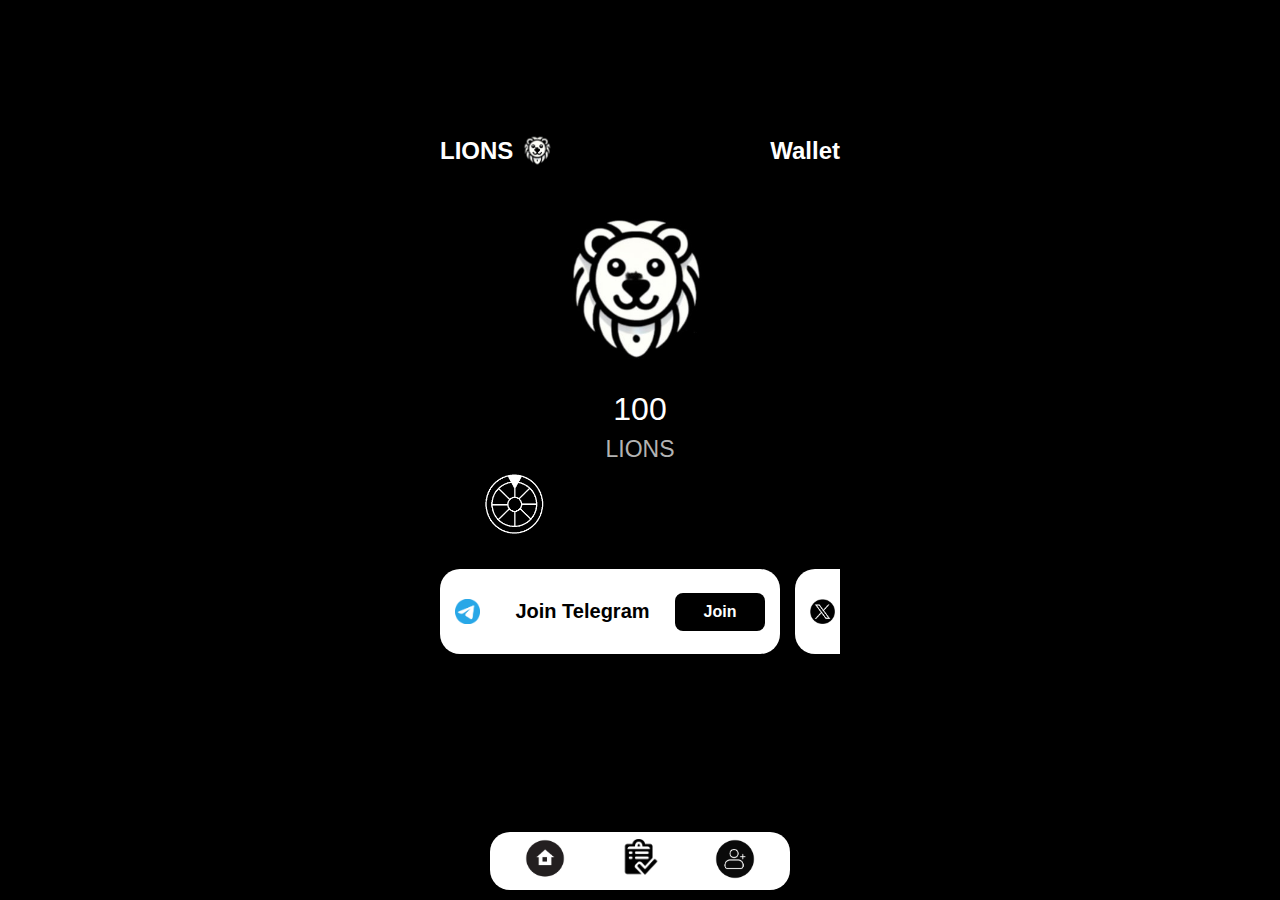
==== home.html @ 8d409ebc "Add files via upload" ====
<!DOCTYPE html>
<html lang="en">
<head>
    <meta charset="UTF-8">
    <meta name="viewport" content="width=device-width, initial-scale=1.0">
    <title>Lions Wallet</title>
    <link rel="stylesheet" href="style.css">
</head>
<body>
    
    <div class="container">
        <header>
            <h1>
                <span class="header-left">LIONS <img src="lion.png" alt="Lion Logo" class="logo"></span>
                <a href="withdraw.html">
                    <span class="header-right">Wallet</span>
                </a>
            </h1>
        </header>
        
        <main>
            <img src="lion.png" alt="Lion Icon" class="lion-icon">
            <div class="balance">
                <p>100</p>
                <span>LIONS</span>
            </div>
            <a href="spin.html">
           <img src="spin.png" alt="spin" class="spin">
        </a>
            <div class="follow-section">
                <!-- Slide container for task boxes with Telegram follow -->
                <div class="task-slider">
                    <div class="task-box" data-url="https://t.me/lions_bot3">
                        <img src="telegram.png" class="telegram" alt="Telegram Icon">
                        <p><strong>Join Telegram</strong></p>
                        <button class="follow-btn">Join</button>
                    </div>
                    <div class="task-box" data-url="https://x.com/lionscoin3?t=EVFXfBfq74ao8pJHtP9PlA&s=09">
                        <img src="x.png" class="telegram" alt="Telegram Icon">
                        <p><strong>Follow X</strong></p>
                        <button class="follow-btn">Follow</button>
                    </div>
                    <div class="task-box" data-url="https://www.facebook.com/profile.php?id=61568500432282">
                        <img src="insta.png" class="telegram" alt="Telegram Icon">
                        <p><strong>Follow Facebook</strong></p>
                        <button class="follow-btn">Follow</button>
                    </div>
                    <div class="task-box" data-url="https://www.youtube.com/@LION-g2c">
                        <img src="youtube.png" class="telegram" alt="Telegram Icon">
                        <p><strong>Subscribe YouTube</strong></p>
                        <button class="follow-btn">Subscribe</button>
                    </div>
                </div>
            </div>
        </main>
        <nav class="taskbar">
            <a href="home.html">
                <img src="home.png" alt="Home" class="nav-icon">
            </a>
            <a href="task.html">
                <img src="task.png" alt="Tasks" class="nav-icon">
            </a>
            <a href="friend.html">
                <img src="friend.png" alt="Friends" class="nav-icon">
            </a>
        </nav>
    </div>

    <script src="script.js"></script>
</body>
</html>
---- style.css ----
* {
    margin: 0;
    padding: 0;
    box-sizing: border-box;
    font-family: Arial, sans-serif;
}

body {
    background-color: #000;
    color: #fff;
    display: flex;
    justify-content: center;
    align-items: center;
    height: 100vh;
    overflow: hidden;
}

.container {
    width: 90%;
    max-width: 400px;
    text-align: center;
}

header h1 {
    font-size: 1.5em;
    display: flex;
    justify-content: space-between;
    align-items: center;
}

.header-left {
    display: flex;
    align-items: center;
}

.header-right {
    margin-left: auto;
}
.spin{
    height: 80px;
    width: 85px;
    margin-bottom: -50px;
    margin-left:-250px;
    animation: spin 2s linear infinite;
}
@keyframes spin {
    from {
        transform: rotate(0deg);
    }
    to {
        transform: rotate(360deg);
    }
}


/* Remove underline from the link directly */
header a {
    text-decoration: none; /* Remove underline from link */
    color: white; /* Optional: Set text color */
}

header .logo {
    width: 40px;
    margin-left: 5px;
}

/* Remaining CSS ... */

.telegram
{
    height: 25px;
    width: 25px;
    margin-right: 10px;
    margin-top: px;
}

main .lion-icon {
    width: 200px;
    margin: 20px 0;
}

.balance {
    font-size: 2em;
}

.balance p {
    margin-top: -20px;
}

.balance span {
    font-size: 23px;
    color: #b3b3b3;
    
}

.follow-section {
    overflow-x: scroll; /* Enable horizontal scrolling */
    display: flex;
    margin: 70px 0;
    scroll-snap-type: x mandatory; /* Enable snap scrolling */
    -webkit-overflow-scrolling: touch; /* Smooth scrolling on mobile */
}

.task-slider {
    display: flex;
    gap: 15px;
    width: 100%;
}

.task-box {
    background-color: #ffffff;
    color: #000;
    border-radius: 20px;
    height: 85px;
    width: 85%; /* Make the box wider */
    padding: 15px;
    margin-bottom: 45px;
    text-align: left; /* Align text to the left for a cleaner look */
    flex: 0 0 85%; /* Control the width to ensure it fills most of the screen */
    cursor: pointer;
    position: relative;
    scroll-snap-align: center; /* Center-align when scrolling stops */
    box-shadow: 0 4px 10px rgba(0, 0, 0, 0.2); /* Add a subtle shadow for depth */
    display: flex;
    justify-content: space-between; /* Space between text and button */
    align-items: center;
    gap: 10px;
    
}

.task-box p {
    font-weight: bold;
    font-style:inherit;
    font-size:  20px; /* Adjust font size for a more balanced look */
    margin: 0;
    color: #000000; /* Darker color for the title */
}

.task-box button {
    background-color: #000;
    color: #fff;
    border: none;
    border-radius: 8px;
    padding: 10px 15px;
    cursor: pointer;
    font-size: 1em; /* Increase font size for emphasis */
    font-weight: bold;
    min-width: 90px;
    text-align: center;
    transition: background-color 0.3s; /* Add a hover effect */
}

.task-box button:hover {
    background-color: #444; /* Darken button on hover */
}

.task-box .followed {
    background-color: #666;
}

/* Taskbar styling */
.taskbar {
    display: flex;
    justify-content: space-around;
    background-color: #fff;
    border-radius: 20px;
    padding: 7px;
    position: fixed;
    bottom: 10px;
    left: 50%;
    transform: translateX(-50%);
    width: 300px;
    max-width: 400px;
}

.taskbar .nav-icon {
    width: 40px;
    height: 40px;
}
/* Button styling for the "Followed" state */
.task-box .follow-btn {
    background-color: #000;
    color: #fff;
    border: none;
    border-radius: 8px;
    padding: 10px 15px;
    cursor: pointer;
    font-size: 1em;
    font-weight: bold;
    min-width: 90px;
    text-align: center;
    transition: background-color 0.3s;
}

/* Style when button is in the "Followed" state */
.task-box .follow-btn.followed {
    background-color: #666; /* Gray color to indicate followed */
}
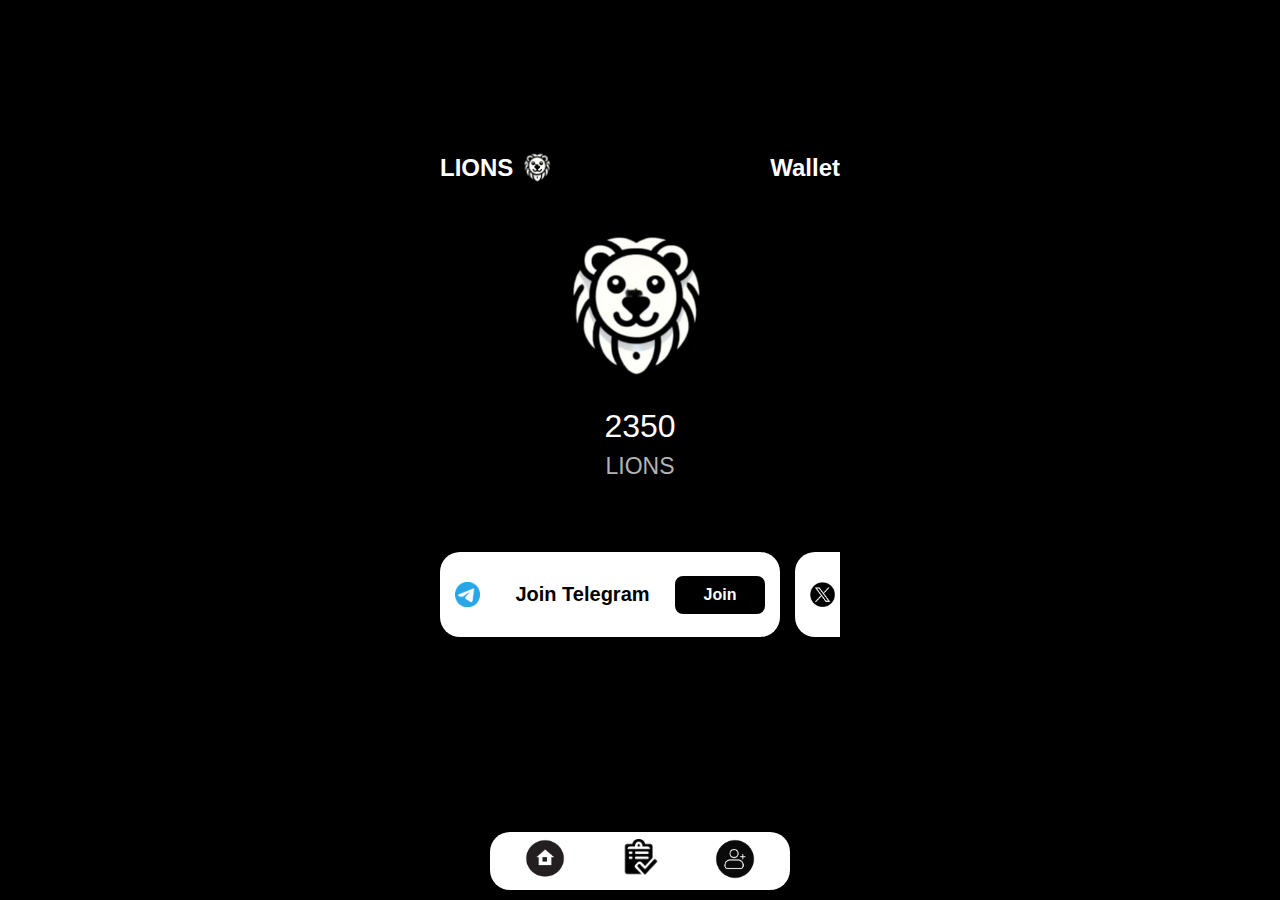
==== commit d09c8847: "Update home.html" ====
--- a/home.html
+++ b/home.html
@@ -21,12 +21,10 @@
         <main>
             <img src="lion.png" alt="Lion Icon" class="lion-icon">
             <div class="balance">
-                <p>100</p>
+                <p>2350</p>
                 <span>LIONS</span>
             </div>
-            <a href="spin.html">
-           <img src="spin.png" alt="spin" class="spin">
-        </a>
+            
             <div class="follow-section">
                 <!-- Slide container for task boxes with Telegram follow -->
                 <div class="task-slider">
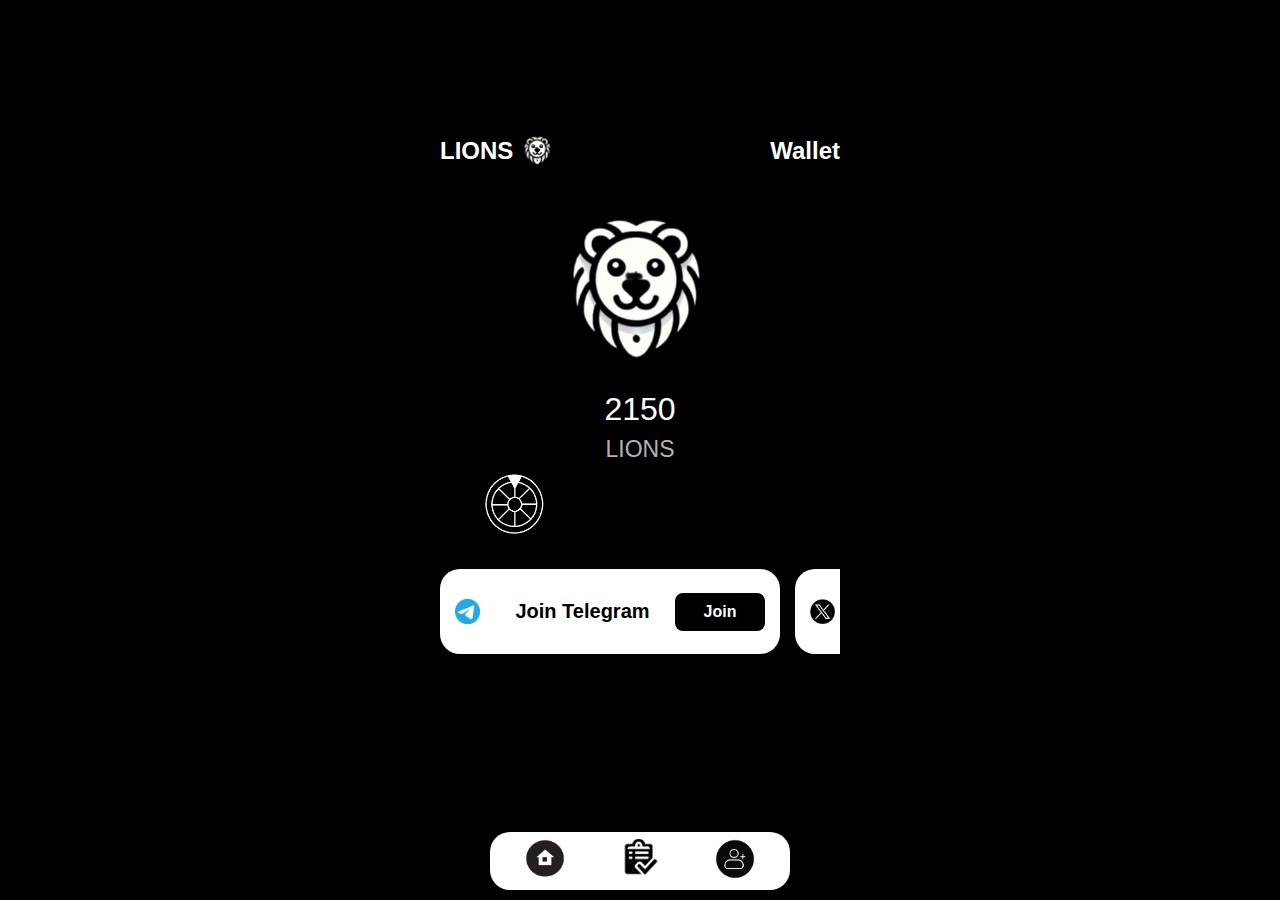
==== commit 7058b52d: "Update home.html" ====
--- a/home.html
+++ b/home.html
@@ -24,7 +24,9 @@
                 <p>2350</p>
                 <span>LIONS</span>
             </div>
-            
+            <a href="spin.html">
+           <img src="spin.png" alt="spin" class="spin">
+        </a>
             <div class="follow-section">
                 <!-- Slide container for task boxes with Telegram follow -->
                 <div class="task-slider">
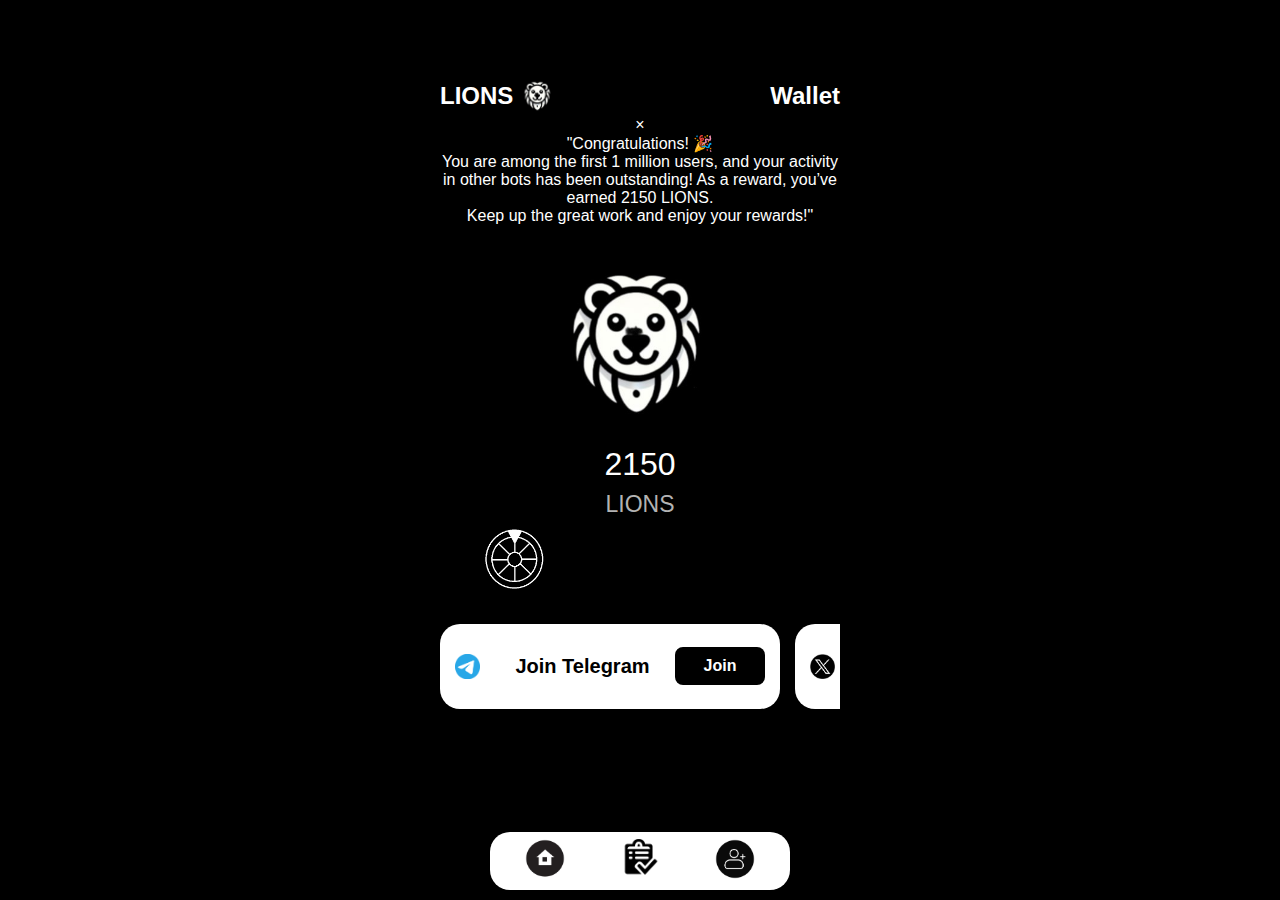
==== commit 72ca75cd: "Update home.html" ====
--- a/home.html
+++ b/home.html
@@ -19,14 +19,23 @@
         </header>
         
         <main>
+            <!-- Notification Section -->
+            <div class="notification" id="notification">
+                <div class="notification-content">
+                    <span class="close-btn" id="closeBtn">&times;</span>
+                    <p>"Congratulations! 🎉</br> You are among the first 1 million users, and your activity in other bots has been outstanding! As a reward, you’ve earned 2150 LIONS. </br>Keep up the great work and enjoy your rewards!"</p>
+                </div>
+            </div>
+        
+            <!-- Existing content -->
             <img src="lion.png" alt="Lion Icon" class="lion-icon">
             <div class="balance">
                 <p>2350</p>
                 <span>LIONS</span>
             </div>
             <a href="spin.html">
-           <img src="spin.png" alt="spin" class="spin">
-        </a>
+                <img src="spin.png" alt="spin" class="spin">
+            </a>
             <div class="follow-section">
                 <!-- Slide container for task boxes with Telegram follow -->
                 <div class="task-slider">
@@ -53,6 +62,7 @@
                 </div>
             </div>
         </main>
+        
         <nav class="taskbar">
             <a href="home.html">
                 <img src="home.png" alt="Home" class="nav-icon">
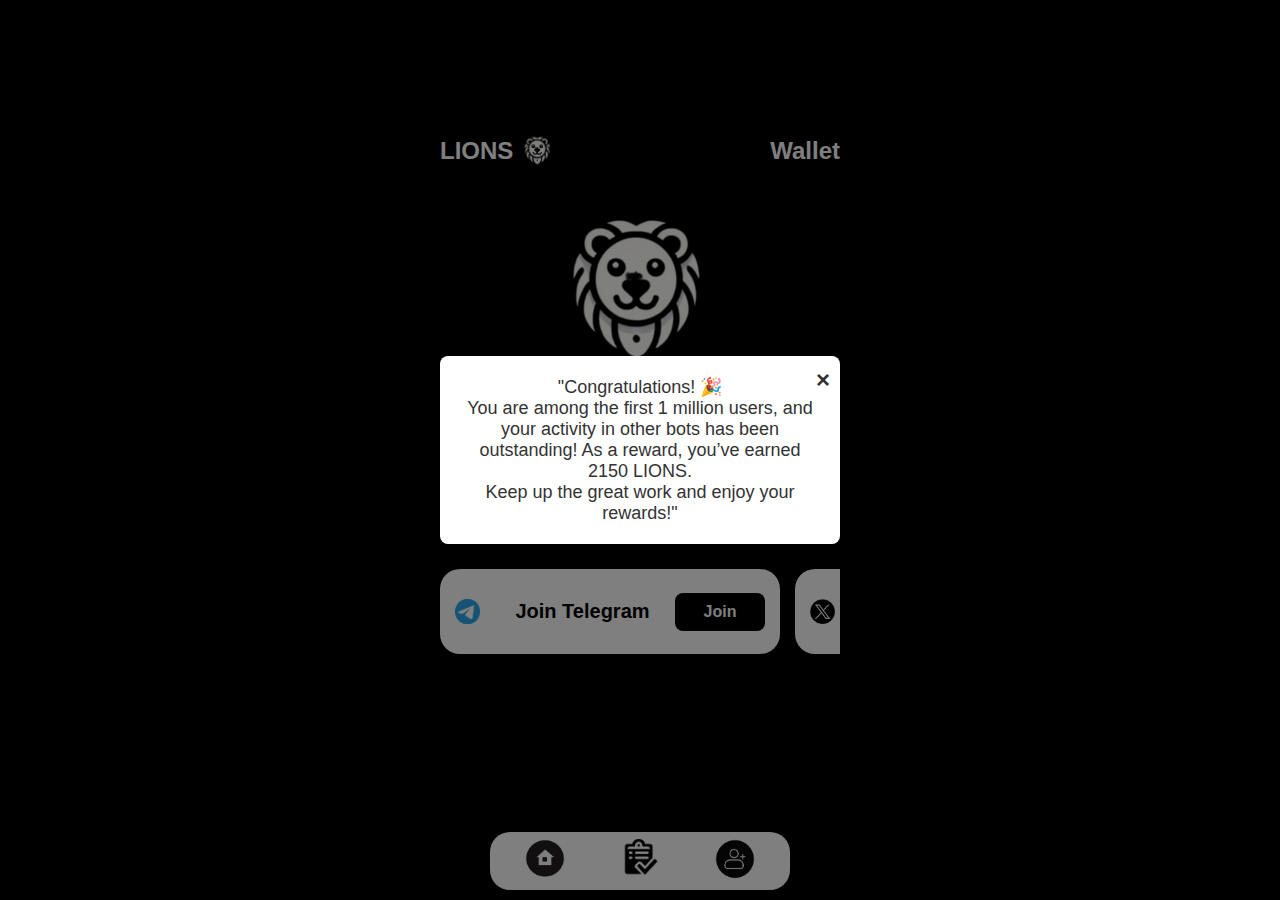
==== commit 5b65bdb4: "Update home.html" ====
--- a/home.html
+++ b/home.html
@@ -12,7 +12,7 @@
         <header>
             <h1>
                 <span class="header-left">LIONS <img src="lion.png" alt="Lion Logo" class="logo"></span>
-                <a href="withdraw.html">
+                <a href="withdraw.hml">
                     <span class="header-right">Wallet</span>
                 </a>
             </h1>
--- a/style.css
+++ b/style.css
@@ -13,6 +13,49 @@
     align-items: center;
     height: 100vh;
     overflow: hidden;
+}
+/* Notification style */
+.notification {
+    display: none; /* Hidden by default */
+    position: fixed;
+    top: 0;
+    left: 0;
+    width: 100%;
+    height: 100%;
+    background-color: rgba(0, 0, 0, 0.5); /* Dark background */
+    justify-content: center;
+    align-items: center;
+    z-index: 9999;
+}
+
+.notification-content {
+    background-color: #fff;
+    padding: 20px;
+    border-radius: 8px;
+    text-align: center;
+    max-width: 400px;
+    margin: 0 auto;
+    position: relative;
+}
+
+.notification p {
+    font-size: 18px;
+    color: #333;
+}
+
+.close-btn {
+    position: absolute;
+    top: 10px;
+    right: 10px; /* Changed this to position the cross at the right */
+    font-size: 24px;
+    font-weight: bold;
+    cursor: pointer;
+    color: #333;
+}
+
+/* Ensure the notification shows centered */
+.notification.show {
+    display: flex;
 }
 
 .container {
